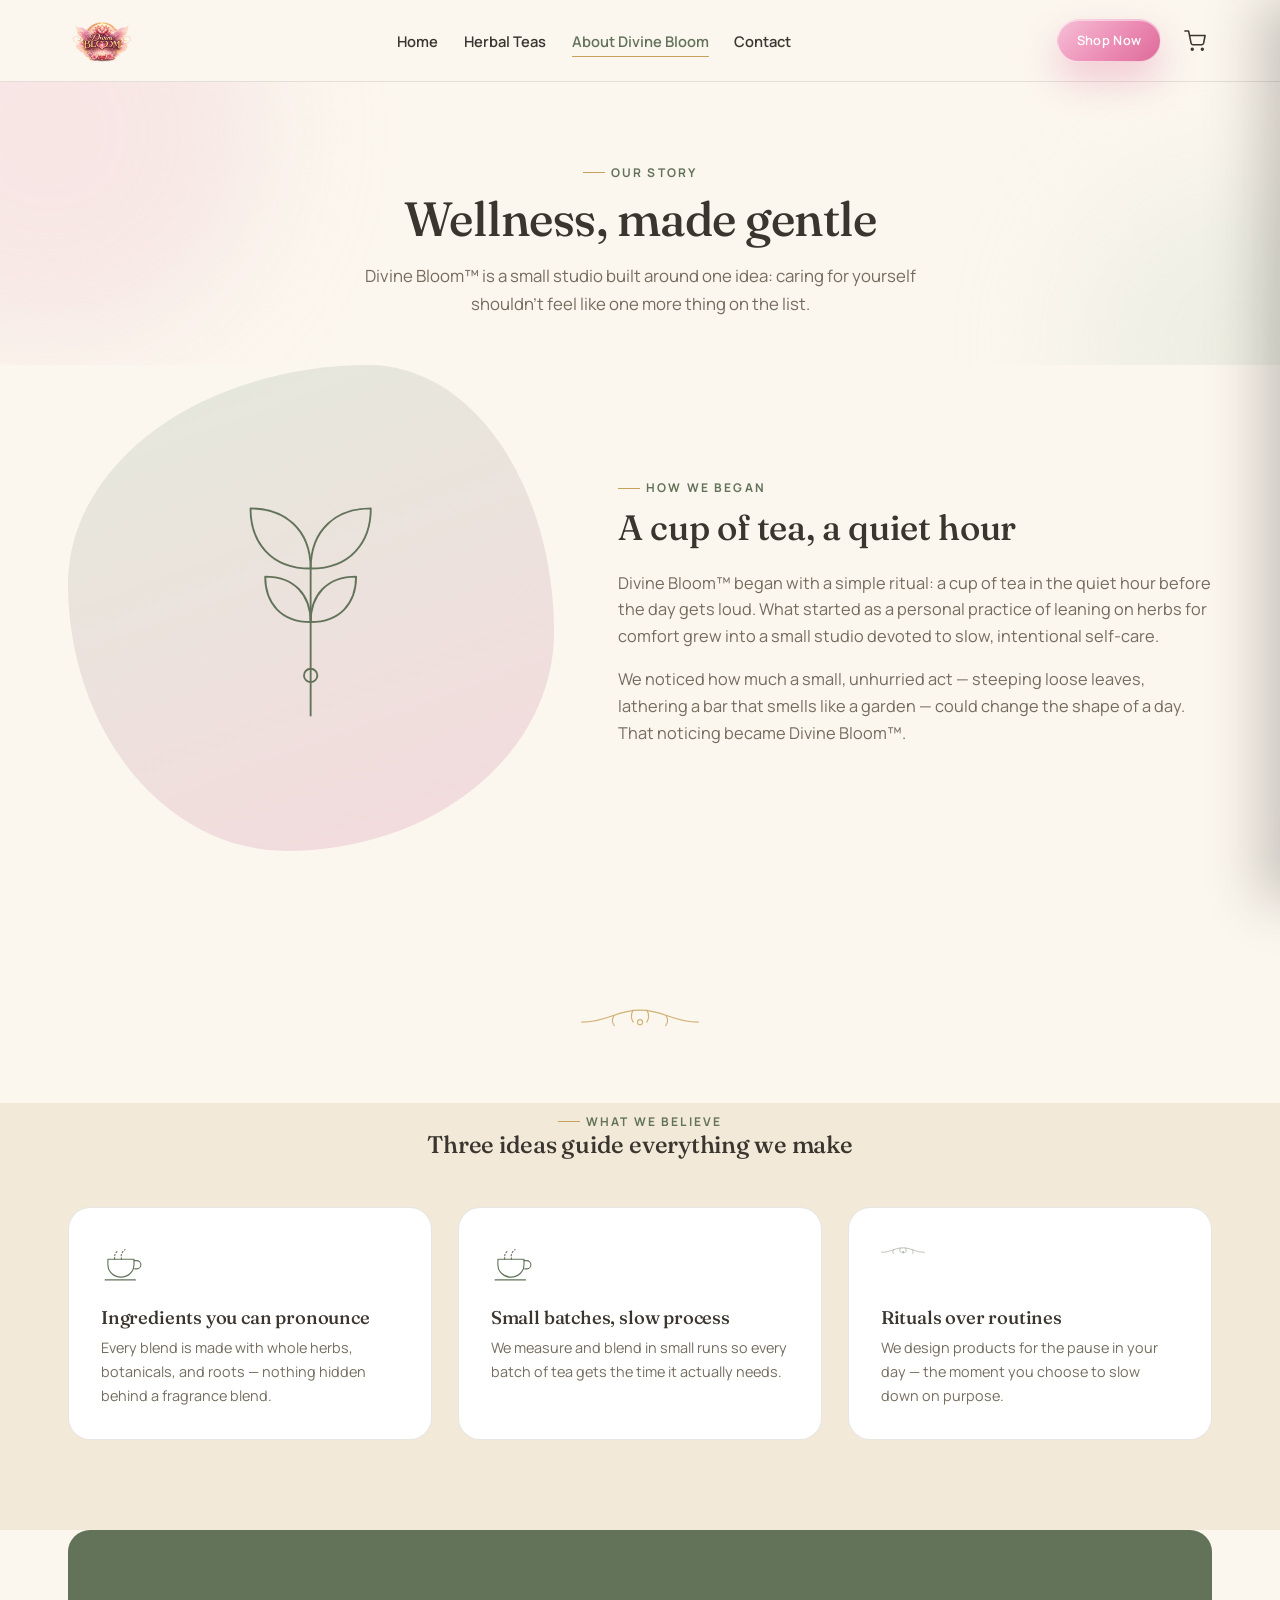
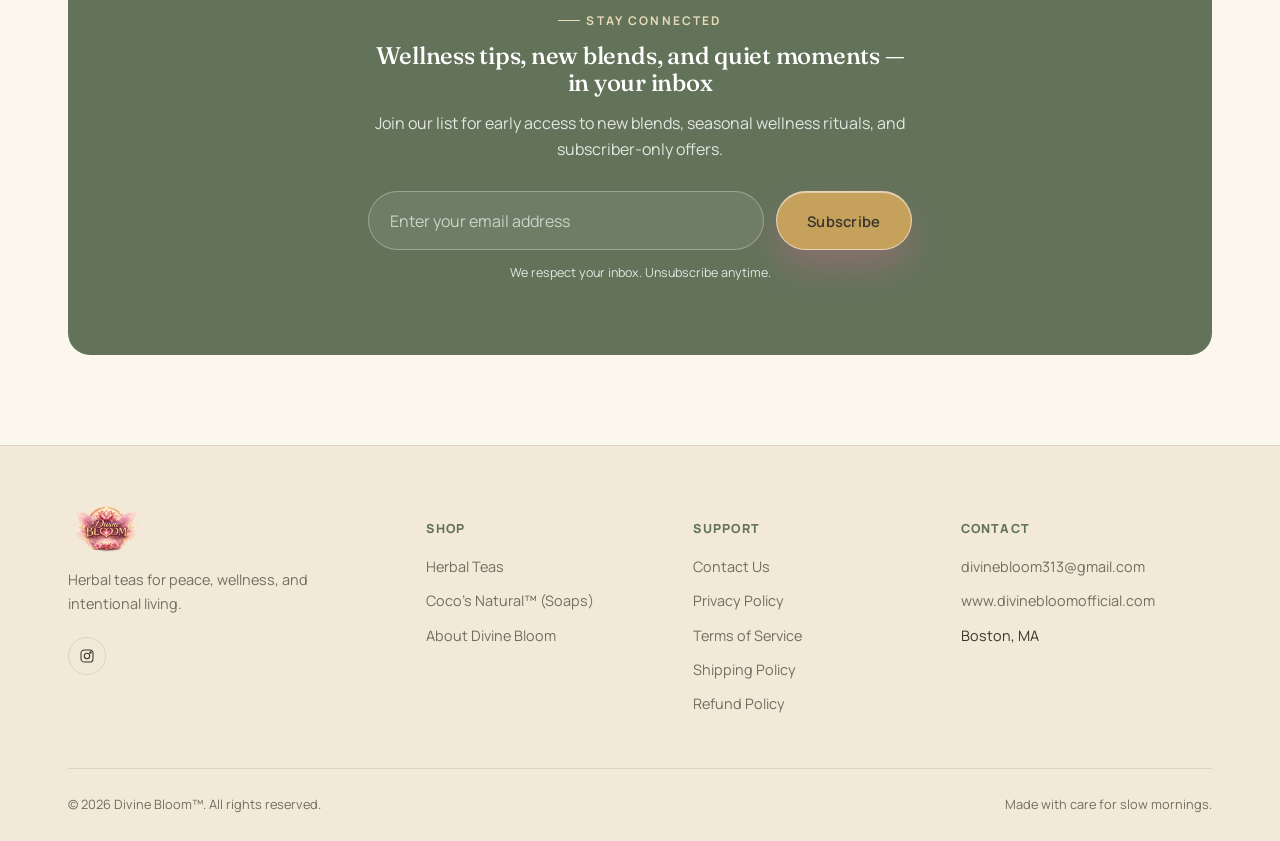
==== about.html @ 3d24059b "Add files via upload" ====
<!DOCTYPE html>
<html lang="en">
<head>
<meta charset="UTF-8">
<meta name="viewport" content="width=device-width, initial-scale=1.0">
<title>About Divine Bloom™ | Our Wellness Story</title>
<meta name="description" content="Learn the story behind Divine Bloom™ — a small studio devoted to herbal teas and slow, intentional self-care.">
<link rel="canonical" href="/about.html">
<link rel="preconnect" href="https://fonts.googleapis.com">
<link rel="preconnect" href="https://fonts.gstatic.com" crossorigin>
<link href="https://fonts.googleapis.com/css2?family=Fraunces:ital,opsz,wght@0,9..144,400;0,9..144,500;0,9..144,600;1,9..144,500&family=Manrope:wght@400;500;600;700;800&display=swap" rel="stylesheet">
<link rel="stylesheet" href="style.css">
</head>
<body>

<header class="site-header">
  <nav class="nav wrap">
    <a href="index.html" class="logo"><img src="divine-bloom-mark.png" alt="Divine Bloom™" class="logo-img"></a>
    <ul class="nav-links">
      <li><a href="index.html">Home</a></li>
      <li><a href="teas.html">Herbal Teas</a></li>
      <li><a href="about.html" aria-current="page">About Divine Bloom</a></li>
      <li><a href="contact.html">Contact</a></li>
    </ul>
    <div class="nav-cta">
      <a href="teas.html" class="btn btn-primary btn-small btn-small-hide">Shop Now</a>
      <button class="cart-toggle" type="button" aria-label="Open cart" data-cart-toggle>
        <svg viewBox="0 0 24 24" fill="none" stroke="currentColor" stroke-width="1.7" stroke-linecap="round" stroke-linejoin="round"><circle cx="9" cy="21" r="1"/><circle cx="20" cy="21" r="1"/><path d="M1 1h4l2.7 13.4a2 2 0 0 0 2 1.6h9.7a2 2 0 0 0 2-1.6L23 6H6"/></svg>
        <span class="cart-count" data-cart-count>0</span>
      </button>
      <button class="nav-toggle" aria-label="Toggle menu" aria-expanded="false">
        <span></span><span></span><span></span>
      </button>
    </div>
  </nav>
</header>

<main>
  <section class="page-hero">
    <div class="hero-blobs" aria-hidden="true"><span class="b1" style="top:-160px; left:-160px;"></span><span class="b2" style="bottom:-140px; right:-120px;"></span></div>
    <div class="wrap">
      <span class="eyebrow" style="justify-content:center;">Our Story</span>
      <h1 style="font-size:var(--step-h1); margin-top:0.6rem;">Wellness, made gentle</h1>
      <p>Divine Bloom™ is a small studio built around one idea: caring for yourself shouldn't feel like one more thing on the list.</p>
    </div>
  </section>

  <section class="section about-section" style="padding-top:0;">
    <div class="wrap">
      <div class="about-visual" aria-hidden="true" data-icon="about-botanical"></div>
      <div class="about-copy reveal">
        <span class="eyebrow">How We Began</span>
        <h2 style="font-size:var(--step-h2); margin-top:0.6rem;">A cup of tea, a quiet hour</h2>
        <p>Divine Bloom™ began with a simple ritual: a cup of tea in the quiet hour before the day gets loud. What started as a personal practice of leaning on herbs for comfort grew into a small studio devoted to slow, intentional self-care.</p>
        <p>We noticed how much a small, unhurried act — steeping loose leaves, lathering a bar that smells like a garden — could change the shape of a day. That noticing became Divine Bloom™.</p>
      </div>
    </div>
  </section>

  <div class="sprig-divider" aria-hidden="true"></div>

  <section class="section bg-cream-deep" style="padding-top:0;">
    <div class="wrap">
      <div class="section-head center">
        <span class="eyebrow" style="justify-content:center;">What We Believe</span>
        <h2>Three ideas guide everything we make</h2>
      </div>
      <div class="product-grid" style="grid-template-columns:repeat(3,1fr);">
        <div class="product-card reveal" style="border:1px solid var(--line);">
          <div class="product-body" style="padding:2rem;">
            <div style="width:44px;height:44px;color:var(--sage-deep);" data-icon="leaf-teacup"></div>
            <h3 style="margin-top:1rem;">Ingredients you can pronounce</h3>
            <p class="desc">Every blend is made with whole herbs, botanicals, and roots — nothing hidden behind a fragrance blend.</p>
          </div>
        </div>
        <div class="product-card reveal" style="border:1px solid var(--line);">
          <div class="product-body" style="padding:2rem;">
            <div style="width:44px;height:44px;color:var(--sage-deep);" data-icon="leaf-teacup"></div>
            <h3 style="margin-top:1rem;">Small batches, slow process</h3>
            <p class="desc">We measure and blend in small runs so every batch of tea gets the time it actually needs.</p>
          </div>
        </div>
        <div class="product-card reveal" style="border:1px solid var(--line);">
          <div class="product-body" style="padding:2rem;">
            <div style="width:44px;height:44px;color:var(--sage-deep);" data-icon="sprig"></div>
            <h3 style="margin-top:1rem;">Rituals over routines</h3>
            <p class="desc">We design products for the pause in your day — the moment you choose to slow down on purpose.</p>
          </div>
        </div>
      </div>
    </div>
  </section>

  <section class="section" style="padding-top:0;">
    <div class="wrap">
      <div class="newsletter reveal">
        <div class="wrap inner">
          <span class="eyebrow">Stay Connected</span>
          <h2>Wellness tips, new blends, and quiet moments — in your inbox</h2>
          <p>Join our list for early access to new blends, seasonal wellness rituals, and subscriber-only offers.</p>
          <form class="newsletter-form" data-newsletter-form>
            <input type="email" required placeholder="Enter your email address" aria-label="Email address">
            <button type="submit" class="btn btn-primary">Subscribe</button>
          </form>
          <p class="newsletter-success" role="status"></p>
          <p class="newsletter-note">We respect your inbox. Unsubscribe anytime.</p>
        </div>
      </div>
    </div>
  </section>
</main>

<footer class="site-footer">
  <div class="wrap">
    <div class="footer-grid">
      <div class="footer-brand">
        <a href="index.html" class="logo"><img src="divine-bloom-mark.png" alt="Divine Bloom™" class="logo-img"></a>
        <p>Herbal teas for peace, wellness, and intentional living.</p>
        <div class="footer-social">
          <a href="https://www.instagram.com/divine.bloom313" target="_blank" rel="noopener" aria-label="Divine Bloom on Instagram" data-icon="instagram"></a>
        </div>
      </div>
      <div class="footer-col">
        <h4>Shop</h4>
        <ul>
          <li><a href="teas.html">Herbal Teas</a></li>
          <li><a href="https://cocosnatural.com" target="_blank" rel="noopener" data-coco-link>Coco's Natural™ (Soaps)</a></li>
          <li><a href="about.html">About Divine Bloom</a></li>
        </ul>
      </div>
      <div class="footer-col">
        <h4>Support</h4>
        <ul>
          <li><a href="contact.html">Contact Us</a></li>
          <li><a href="privacy.html">Privacy Policy</a></li>
          <li><a href="terms.html">Terms of Service</a></li>
          <li><a href="shipping.html">Shipping Policy</a></li>
          <li><a href="refunds.html">Refund Policy</a></li>
        </ul>
      </div>
      <div class="footer-col">
        <h4>Contact</h4>
        <ul>
          <li><a href="mailto:divinebloom313@gmail.com">divinebloom313@gmail.com</a></li>
          <li><a href="https://www.divinebloomofficial.com" target="_blank" rel="noopener">www.divinebloomofficial.com</a></li>
          <li>Boston, MA</li>
        </ul>
      </div>
    </div>
    <div class="footer-bottom">
      <span>&copy; <span data-year></span> Divine Bloom™. All rights reserved.</span>
      <span>Made with care for slow mornings.</span>
    </div>
  </div>
</footer>

<div class="cart-overlay" data-cart-overlay></div>
<aside class="cart-drawer" data-cart-drawer aria-hidden="true">
  <div class="cart-drawer-head">
    <h3>Your Cart</h3>
    <button class="cart-close" type="button" data-cart-close aria-label="Close cart">&times;</button>
  </div>
  <div class="cart-items" data-cart-items></div>
  <div class="cart-footer" data-cart-footer>
    <div class="cart-subtotal"><span>Subtotal</span><span data-cart-subtotal>$0.00</span></div>
    <button class="btn btn-primary cart-checkout-btn" type="button" data-cart-checkout>Checkout</button>
    <p class="cart-note">Shipping &amp; taxes calculated at checkout.</p>
  </div>
</aside>

<script src="main.js"></script>
</body>
</html>
---- style.css ----
/* =========================================================
   Divine Bloom — Design Tokens
   ========================================================= */
:root {
  /* Color */
  --cream:        #FBF6EE;
  --cream-deep:   #F2E9D8;
  --blush:        #F4DADD;
  --blush-deep:   #E7B8BE;
  --sage:         #8FA37E;
  --sage-deep:    #62735A;
  --sage-pale:    #E4E9DC;
  --white:        #FFFFFF;
  --gold:         #C6A15B;
  --gold-soft:    #E8D9B8;
  --ink:          #3A362F;
  --ink-soft:     #746C5F;
  --line:         rgba(58, 54, 47, 0.12);

  /* Type */
  --font-display: "Fraunces", "Iowan Old Style", serif;
  --font-body: "Manrope", -apple-system, BlinkMacSystemFont, sans-serif;

  /* Scale */
  --step-hero: clamp(2.6rem, 5vw + 1rem, 4.6rem);
  --step-h1: clamp(2.1rem, 3vw + 1rem, 3rem);
  --step-h2: clamp(1.6rem, 2vw + 1rem, 2.2rem);
  --step-h3: clamp(1.15rem, 1vw + 1rem, 1.4rem);
  --step-body: 1rem;
  --step-small: 0.875rem;

  /* Layout */
  --max-width: 1240px;
  --radius-organic: 62% 38% 55% 45% / 45% 55% 45% 55%;
  --radius-soft: 22px;
  --radius-pill: 999px;
  --shadow-soft: 0 20px 45px -25px rgba(58, 54, 47, 0.35);
  --ease: cubic-bezier(0.22, 1, 0.36, 1);
}

/* =========================================================
   Reset
   ========================================================= */
*, *::before, *::after { box-sizing: border-box; }
html { scroll-behavior: smooth; }
@media (prefers-reduced-motion: reduce) {
  html { scroll-behavior: auto; }
  *, *::before, *::after { animation-duration: 0.01ms !important; animation-iteration-count: 1 !important; transition-duration: 0.01ms !important; }
}

body, h1, h2, h3, p, figure, blockquote { margin: 0; }
ul { list-style: none; margin: 0; padding: 0; }
img { max-width: 100%; display: block; }
a { color: inherit; text-decoration: none; }
button { font: inherit; cursor: pointer; }
input, textarea { font: inherit; }

body {
  font-family: var(--font-body);
  color: var(--ink);
  background: var(--cream);
  font-size: var(--step-body);
  line-height: 1.65;
  -webkit-font-smoothing: antialiased;
}

h1, h2, h3, .display {
  font-family: var(--font-display);
  font-weight: 500;
  line-height: 1.12;
  letter-spacing: -0.01em;
  color: var(--ink);
}

.eyebrow {
  display: inline-flex;
  align-items: center;
  gap: 0.5em;
  font-family: var(--font-body);
  font-size: 0.75rem;
  font-weight: 700;
  letter-spacing: 0.18em;
  text-transform: uppercase;
  color: var(--sage-deep);
}

.eyebrow::before {
  content: "";
  width: 22px;
  height: 1px;
  background: var(--gold);
}

a:focus-visible,
button:focus-visible,
input:focus-visible,
textarea:focus-visible {
  outline: 2px solid var(--sage-deep);
  outline-offset: 3px;
  border-radius: 4px;
}

/* =========================================================
   Layout helpers
   ========================================================= */
.wrap {
  max-width: var(--max-width);
  margin-inline: auto;
  padding-inline: clamp(1.25rem, 4vw, 3rem);
}

.section {
  padding-block: clamp(3.5rem, 7vw, 6.5rem);
}

.section-head {
  max-width: 640px;
  margin-bottom: clamp(2rem, 4vw, 3rem);
}

.section-head p.lede {
  margin-top: 0.9rem;
  color: var(--ink-soft);
  font-size: 1.05rem;
}

.section-head.center { margin-inline: auto; text-align: center; }

/* Botanical divider — signature element */
.sprig-divider {
  display: flex;
  justify-content: center;
  margin-block: clamp(2.5rem, 5vw, 4rem);
  color: var(--gold);
  opacity: 0.8;
}
.sprig-divider svg { width: 120px; height: auto; }

/* =========================================================
   Buttons
   ========================================================= */
.btn {
  display: inline-flex;
  align-items: center;
  gap: 0.6rem;
  padding: 0.95rem 1.9rem;
  border-radius: var(--radius-pill);
  font-size: 0.92rem;
  font-weight: 600;
  letter-spacing: 0.02em;
  border: 1px solid transparent;
  transition: transform 0.35s var(--ease), background 0.35s var(--ease), color 0.35s var(--ease), border-color 0.35s var(--ease), box-shadow 0.35s var(--ease);
  white-space: nowrap;
}
.btn:hover { transform: translateY(-2px); }

.btn-primary {
  background: linear-gradient(135deg, #F6BFD6 0%, #EC8DB5 55%, #DD6B98 100%);
  color: var(--white);
  border-color: rgba(255,255,255,0.55);
  box-shadow: 0 18px 36px rgba(221, 107, 152, 0.32), inset 0 1px 0 rgba(255,255,255,0.5);
}
.btn-primary:hover {
  background: linear-gradient(135deg, #F9CEE0 0%, #F19ABD 55%, #E46E9F 100%);
  box-shadow: 0 20px 42px rgba(221, 107, 152, 0.4), inset 0 1px 0 rgba(255,255,255,0.5);
}
.btn-primary span[aria-hidden="true"] { color: var(--gold-soft); font-size: 1.15em; }

.btn-secondary {
  background: transparent;
  color: var(--ink);
  border-color: var(--ink);
}
.btn-secondary:hover { background: var(--ink); color: var(--white); }

.btn-outline-light {
  background: rgba(255,255,255,0.65);
  color: var(--ink);
  border-color: rgba(58,54,47,0.25);
  backdrop-filter: blur(6px);
}
.btn-outline-light:hover { background: var(--white); }

.btn-small {
  padding: 0.6rem 1.2rem;
  font-size: 0.8rem;
}

/* =========================================================
   Header / Nav
   ========================================================= */
.site-header {
  position: sticky;
  top: 0;
  z-index: 50;
  background: rgba(251, 246, 238, 0.88);
  backdrop-filter: blur(10px);
  border-bottom: 1px solid var(--line);
}

.nav {
  display: flex;
  align-items: center;
  justify-content: space-between;
  padding-block: 1.1rem;
}

.logo {
  display: flex;
  align-items: center;
}
.logo-img {
  height: 46px;
  width: auto;
  display: block;
}
.footer-brand .logo-img { height: 52px; }

.nav-links {
  display: flex;
  align-items: center;
  gap: clamp(1.2rem, 2vw, 2.4rem);
}

.nav-links a {
  font-size: 0.92rem;
  font-weight: 600;
  color: var(--ink);
  position: relative;
  padding-block: 0.3rem;
}
.nav-links a::after {
  content: "";
  position: absolute;
  left: 0; right: 0; bottom: -2px;
  height: 1px;
  background: var(--gold);
  transform: scaleX(0);
  transform-origin: left;
  transition: transform 0.3s var(--ease);
}
.nav-links a:hover::after,
.nav-links a[aria-current="page"]::after { transform: scaleX(1); }
.nav-links a[aria-current="page"] { color: var(--sage-deep); }

.nav-cta { display: flex; align-items: center; gap: 1rem; }

/* =========================================================
   Cart
   ========================================================= */
.cart-toggle {
  position: relative;
  background: none;
  border: none;
  padding: 0.4rem;
  color: var(--ink);
  display: grid;
  place-items: center;
}
.cart-toggle svg { width: 22px; height: 22px; }
.cart-count {
  position: absolute;
  top: -2px; right: -2px;
  background: var(--sage-deep);
  color: var(--white);
  font-size: 0.65rem;
  font-weight: 700;
  min-width: 17px;
  height: 17px;
  border-radius: 999px;
  display: grid;
  place-items: center;
  padding: 0 3px;
}
.cart-count[data-empty="true"] { display: none; }

.cart-overlay {
  position: fixed;
  inset: 0;
  background: rgba(58,54,47,0.4);
  z-index: 90;
  opacity: 0;
  pointer-events: none;
  transition: opacity 0.3s var(--ease);
}
.cart-overlay.is-open { opacity: 1; pointer-events: auto; }

.cart-drawer {
  position: fixed;
  top: 0; right: 0;
  bottom: 0;
  width: min(400px, 92vw);
  background: var(--cream);
  z-index: 91;
  display: flex;
  flex-direction: column;
  transform: translateX(100%);
  transition: transform 0.35s var(--ease);
  box-shadow: -20px 0 50px rgba(58,54,47,0.25);
}
.cart-drawer.is-open { transform: translateX(0); }

.cart-drawer-head {
  display: flex;
  align-items: center;
  justify-content: space-between;
  padding: 1.4rem 1.5rem;
  border-bottom: 1px solid var(--line);
}
.cart-drawer-head h3 { font-size: 1.2rem; }
.cart-close {
  background: none;
  border: none;
  font-size: 1.6rem;
  line-height: 1;
  color: var(--ink-soft);
  cursor: pointer;
}

.cart-items {
  flex: 1;
  overflow-y: auto;
  padding: 1rem 1.5rem;
}
.cart-empty {
  color: var(--ink-soft);
  font-size: 0.9rem;
  text-align: center;
  padding: 2.5rem 1rem;
}

.cart-item {
  display: flex;
  gap: 0.9rem;
  padding: 1rem 0;
  border-bottom: 1px solid var(--line);
}
.cart-item-media {
  width: 56px;
  height: 56px;
  border-radius: 12px;
  background: var(--sage-pale);
  display: grid;
  place-items: center;
  flex-shrink: 0;
  overflow: hidden;
}
.cart-item-media img { width: 100%; height: 100%; object-fit: cover; }
.cart-item-media svg { width: 26px; height: 26px; color: var(--sage-deep); }
.cart-item-body { flex: 1; min-width: 0; }
.cart-item-body h4 { font-size: 0.92rem; }
.cart-item-price { font-size: 0.85rem; color: var(--ink-soft); margin-top: 0.2rem; }
.cart-item-controls {
  display: flex;
  align-items: center;
  gap: 0.6rem;
  margin-top: 0.5rem;
}
.cart-qty-btn {
  width: 24px; height: 24px;
  border-radius: 50%;
  border: 1px solid var(--line);
  background: var(--white);
  font-size: 0.9rem;
  line-height: 1;
  cursor: pointer;
  display: grid;
  place-items: center;
}
.cart-item-remove {
  background: none;
  border: none;
  font-size: 0.78rem;
  color: var(--ink-soft);
  text-decoration: underline;
  cursor: pointer;
  margin-left: auto;
}

.cart-footer {
  padding: 1.3rem 1.5rem 1.6rem;
  border-top: 1px solid var(--line);
}
.cart-subtotal {
  display: flex;
  justify-content: space-between;
  font-weight: 700;
  margin-bottom: 1rem;
}
.cart-checkout-btn { width: 100%; justify-content: center; }
.cart-note {
  font-size: 0.76rem;
  color: var(--ink-soft);
  text-align: center;
  margin-top: 0.7rem;
}
.cart-checkout-message {
  background: var(--sage-pale);
  border-radius: 12px;
  padding: 1rem;
  font-size: 0.85rem;
  color: var(--ink);
  margin-bottom: 1rem;
  line-height: 1.5;
}
.cart-checkout-message a { color: var(--sage-deep); font-weight: 700; }

.nav-toggle {
  display: none;
  background: none;
  border: none;
  padding: 0.4rem;
}
.nav-toggle span {
  display: block;
  width: 24px;
  height: 2px;
  background: var(--ink);
  margin: 5px 0;
  transition: transform 0.3s var(--ease), opacity 0.3s var(--ease);
}
.nav-toggle[aria-expanded="true"] span:nth-child(1) { transform: translateY(7px) rotate(45deg); }
.nav-toggle[aria-expanded="true"] span:nth-child(2) { opacity: 0; }
.nav-toggle[aria-expanded="true"] span:nth-child(3) { transform: translateY(-7px) rotate(-45deg); }

@media (max-width: 860px) {
  .nav-toggle { display: block; }
  .nav-links {
    position: absolute;
    top: 100%; left: 0; right: 0;
    flex-direction: column;
    align-items: flex-start;
    background: var(--cream);
    border-bottom: 1px solid var(--line);
    padding: 1.5rem clamp(1.25rem, 4vw, 3rem) 2rem;
    gap: 1.1rem;
    transform: translateY(-8px);
    opacity: 0;
    pointer-events: none;
    transition: transform 0.3s var(--ease), opacity 0.3s var(--ease);
  }
  .nav-links.is-open {
    transform: translateY(0);
    opacity: 1;
    pointer-events: auto;
  }
  .nav-cta .btn-small-hide { display: none; }
}

/* =========================================================
   Hero
   ========================================================= */
.hero {
  position: relative;
  overflow: hidden;
  padding-block: clamp(3rem, 8vw, 5rem);
}

.hero-blobs {
  position: absolute;
  inset: 0;
  z-index: 0;
  pointer-events: none;
}
.hero-blobs span {
  position: absolute;
  border-radius: 50%;
  filter: blur(60px);
  opacity: 0.55;
}
.hero-blobs .b1 { width: 420px; height: 420px; background: var(--blush); top: -140px; left: -120px; }
.hero-blobs .b2 { width: 320px; height: 320px; background: var(--sage-pale); bottom: -100px; right: -80px; }
.hero-blobs .b3 { width: 200px; height: 200px; background: var(--gold-soft); top: 30%; right: 10%; opacity: 0.4; }

.hero .wrap {
  position: relative;
  z-index: 1;
  display: grid;
  grid-template-columns: 1.05fr 0.95fr;
  gap: clamp(2rem, 5vw, 4rem);
  align-items: center;
}

.hero-copy .eyebrow { margin-bottom: 1.2rem; }
.hero-copy h1 { font-size: var(--step-hero); }
.hero-copy h1 em { color: var(--sage-deep); font-style: italic; }
.hero-copy p.sub {
  margin-top: 1.4rem;
  max-width: 480px;
  font-size: 1.08rem;
  color: var(--ink-soft);
}
.hero-actions {
  margin-top: 2.2rem;
  display: flex;
  flex-wrap: wrap;
  gap: 1rem;
}

.hero-visual {
  position: relative;
  aspect-ratio: 1 / 1.05;
  display: grid;
  place-items: center;
}
.hero-visual .bloom-shape {
  position: absolute;
  inset: 6%;
  background: linear-gradient(160deg, var(--blush) 0%, var(--cream-deep) 55%, var(--sage-pale) 100%);
  border-radius: var(--radius-organic);
  box-shadow: var(--shadow-soft);
  animation: morph 14s var(--ease) infinite alternate;
}
@keyframes morph {
  0%   { border-radius: 62% 38% 55% 45% / 45% 55% 45% 55%; }
  50%  { border-radius: 45% 55% 40% 60% / 55% 40% 60% 40%; }
  100% { border-radius: 58% 42% 48% 52% / 40% 58% 42% 60%; }
}
.hero-visual svg.botanical {
  position: relative;
  width: 62%;
  height: auto;
  color: var(--sage-deep);
}
.hero-visual .badge {
  position: absolute;
  bottom: 4%;
  left: 0;
  background: var(--white);
  border-radius: var(--radius-pill);
  padding: 0.7rem 1.2rem;
  box-shadow: var(--shadow-soft);
  display: flex;
  align-items: center;
  gap: 0.6rem;
  font-size: 0.82rem;
  font-weight: 700;
}
.hero-visual .badge .dot {
  width: 8px; height: 8px; border-radius: 50%;
  background: var(--gold);
}

@media (max-width: 900px) {
  .hero .wrap { grid-template-columns: 1fr; }
  .hero-visual { order: -1; max-width: 380px; margin-inline: auto; }
}

/* =========================================================
   Centered hero (lotus-branded homepage hero)
   ========================================================= */
.hero.hero-centered .wrap {
  display: block;
  max-width: 720px;
  text-align: center;
  position: relative;
}

.hero-halo {
  position: absolute;
  top: -60px;
  left: 50%;
  transform: translateX(-50%);
  width: 480px;
  height: 480px;
  background: radial-gradient(circle, rgba(244,218,221,0.68) 0%, rgba(244,218,221,0) 70%);
  border-radius: 50%;
  z-index: -1;
  pointer-events: none;
}

.hero-logo-img {
  width: clamp(260px, 34vw, 420px);
  height: auto;
  margin: 0 auto 1.6rem;
  display: block;
  filter: drop-shadow(0 16px 28px rgba(120, 40, 90, 0.25));
}

.hero-centered h1 { font-size: var(--step-hero); }
.hero-centered h1 em { color: var(--sage-deep); font-style: italic; }
.hero-centered p.sub {
  margin: 1.3rem auto 0;
  max-width: 480px;
  font-size: 1.08rem;
  color: var(--ink-soft);
}
.hero-centered .hero-actions {
  margin-top: 2.2rem;
  display: flex;
  flex-wrap: wrap;
  justify-content: center;
  gap: 1rem;
}

.hero-features {
  margin-top: clamp(2.5rem, 5vw, 3.5rem);
  background: rgba(255,255,255,0.85);
  backdrop-filter: blur(10px);
  border-radius: var(--radius-soft);
  box-shadow: var(--shadow-soft);
  padding: clamp(1.3rem, 3vw, 1.8rem) clamp(0.5rem, 3vw, 1.5rem);
  display: grid;
  grid-template-columns: repeat(4, 1fr);
}
.hero-feature {
  display: flex;
  flex-direction: column;
  align-items: center;
  gap: 0.5rem;
  padding: 0.4rem 0.6rem;
  border-right: 1px solid var(--line);
}
.hero-feature:last-child { border-right: none; }
.hero-feature svg {
  width: 26px;
  height: 26px;
  color: var(--sage-deep);
}
.hero-feature span:last-child {
  font-size: 0.8rem;
  font-weight: 600;
  color: var(--ink-soft);
  line-height: 1.3;
}
@media (max-width: 560px) {
  .hero-features { grid-template-columns: repeat(2, 1fr); }
  .hero-feature:nth-child(odd) { border-right: 1px solid var(--line); }
  .hero-feature:nth-child(2) { border-right: none; }
  .hero-feature:nth-child(1), .hero-feature:nth-child(2) { padding-bottom: 1rem; border-bottom: 1px solid var(--line); }
}

/* =========================================================
   Product Cards / Grids
   ========================================================= */
.product-grid {
  display: grid;
  grid-template-columns: repeat(4, 1fr);
  gap: clamp(1.2rem, 2vw, 1.8rem);
}
@media (max-width: 980px) { .product-grid { grid-template-columns: repeat(2, 1fr); } }
@media (max-width: 560px) { .product-grid { grid-template-columns: 1fr; } }

.product-card {
  background: var(--white);
  border-radius: var(--radius-soft);
  overflow: hidden;
  border: 1px solid var(--line);
  display: flex;
  flex-direction: column;
  transition: transform 0.4s var(--ease), box-shadow 0.4s var(--ease);
}
.product-card:hover { transform: translateY(-6px); box-shadow: var(--shadow-soft); }

.product-media {
  aspect-ratio: 4 / 3.2;
  display: grid;
  place-items: center;
  position: relative;
}
.product-media.teas { background: linear-gradient(160deg, var(--sage-pale), var(--cream)); }
.product-media svg { width: 46%; height: auto; color: var(--sage-deep); }
.product-media.has-photo {
  aspect-ratio: 4 / 5;
  overflow: hidden;
}
.product-media.has-photo img {
  width: 100%;
  height: 100%;
  object-fit: cover;
  display: block;
}
.product-media .tag {
  position: absolute;
  top: 0.9rem; left: 0.9rem;
  background: rgba(255,255,255,0.85);
  font-size: 0.68rem;
  font-weight: 700;
  letter-spacing: 0.06em;
  text-transform: uppercase;
  padding: 0.35rem 0.7rem;
  border-radius: var(--radius-pill);
  color: var(--sage-deep);
  z-index: 1;
}

/* =========================================================
   Sister brand callout (Coco's Natural™)
   ========================================================= */
.sister-brand {
  max-width: 640px;
  margin-inline: auto;
  text-align: center;
  background: linear-gradient(160deg, var(--blush), var(--white));
  border: 1px solid var(--line);
  border-radius: var(--radius-soft);
  padding: clamp(2.4rem, 5vw, 3.5rem) clamp(1.5rem, 4vw, 3rem);
}
.sister-brand-icon {
  width: 46px;
  height: 46px;
  margin-inline: auto;
  margin-bottom: 1.1rem;
  color: var(--gold);
}
.sister-brand h2 { font-size: var(--step-h2); margin-top: 0.6rem; }
.sister-brand p {
  margin-top: 1rem;
  color: var(--ink-soft);
  max-width: 500px;
  margin-inline: auto;
}
.sister-brand p.sister-brand-question {
  font-family: var(--font-display);
  font-style: italic;
  font-size: 1.1rem;
  color: var(--sage-deep);
  max-width: 100%;
}
.sister-brand .btn { margin-top: 1.8rem; }

.product-body {
  padding: 1.3rem 1.3rem 1.5rem;
  display: flex;
  flex-direction: column;
  gap: 0.5rem;
  flex-grow: 1;
}
.product-body h3 { font-size: 1.15rem; }
.product-body .ingredients {
  font-size: 0.82rem;
  color: var(--gold);
  font-weight: 700;
  letter-spacing: 0.02em;
}
.product-body p.desc {
  font-size: 0.9rem;
  color: var(--ink-soft);
  flex-grow: 1;
}
.product-footer {
  margin-top: 0.6rem;
  display: flex;
  align-items: center;
  justify-content: space-between;
}
.price { font-family: var(--font-display); font-size: 1.15rem; }

/* =========================================================
   About section
   ========================================================= */
.about-section .wrap {
  display: grid;
  grid-template-columns: 0.9fr 1.1fr;
  gap: clamp(2rem, 5vw, 4rem);
  align-items: center;
}
.about-visual {
  position: relative;
  aspect-ratio: 1/1;
  border-radius: var(--radius-organic);
  background: linear-gradient(160deg, var(--sage-pale), var(--blush));
  display: grid;
  place-items: center;
}
.about-visual svg { width: 55%; color: var(--sage-deep); }

.about-copy p { margin-top: 1rem; color: var(--ink-soft); font-size: 1.02rem; }
.about-copy p:first-of-type { margin-top: 1.4rem; }
.about-stats {
  display: flex;
  gap: clamp(1.5rem, 4vw, 3rem);
  margin-top: 2rem;
  flex-wrap: wrap;
}
.about-stats div strong {
  display: block;
  font-family: var(--font-display);
  font-size: 1.7rem;
  color: var(--sage-deep);
}
.about-stats div span {
  font-size: 0.8rem;
  color: var(--ink-soft);
  letter-spacing: 0.02em;
}

@media (max-width: 860px) {
  .about-section .wrap { grid-template-columns: 1fr; }
  .about-visual { max-width: 340px; margin-inline: auto; }
}

/* =========================================================
   Newsletter
   ========================================================= */
.newsletter {
  background: var(--sage-deep);
  color: var(--white);
  border-radius: var(--radius-soft);
  overflow: hidden;
  position: relative;
}
.newsletter .wrap.inner {
  padding-block: clamp(3rem, 6vw, 4.5rem);
  max-width: 640px;
  margin-inline: auto;
  text-align: center;
  position: relative;
  z-index: 1;
}
.newsletter .eyebrow { color: var(--gold-soft); }
.newsletter .eyebrow::before { background: var(--gold-soft); }
.newsletter h2 { color: var(--white); margin-top: 0.8rem; }
.newsletter p { color: rgba(255,255,255,0.82); margin-top: 0.8rem; }

.newsletter-form {
  margin-top: 1.8rem;
  display: flex;
  gap: 0.7rem;
  flex-wrap: wrap;
  justify-content: center;
}
.newsletter-form input[type="email"] {
  flex: 1 1 260px;
  padding: 0.95rem 1.3rem;
  border-radius: var(--radius-pill);
  border: 1px solid rgba(255,255,255,0.3);
  background: rgba(255,255,255,0.08);
  color: var(--white);
}
.newsletter-form input::placeholder { color: rgba(255,255,255,0.65); }
.newsletter-form .btn-primary { background: var(--gold); color: var(--ink); }
.newsletter-form .btn-primary:hover { background: var(--gold-soft); }

.newsletter-note {
  margin-top: 1rem;
  font-size: 0.78rem;
  color: rgba(255,255,255,0.65);
}
.newsletter-success {
  margin-top: 1.2rem;
  font-size: 0.9rem;
  font-weight: 700;
  color: var(--gold-soft);
  display: none;
}
.newsletter-success.show { display: block; }

/* =========================================================
   Footer
   ========================================================= */
.site-footer {
  border-top: 1px solid var(--line);
  padding-block: clamp(2.5rem, 5vw, 3.5rem) 1.6rem;
  background: var(--cream-deep);
}
.footer-grid {
  display: grid;
  grid-template-columns: 1.4fr 1fr 1fr 1.1fr;
  gap: 2.4rem;
}
@media (max-width: 780px) {
  .footer-grid { grid-template-columns: 1fr 1fr; }
}
@media (max-width: 480px) {
  .footer-grid { grid-template-columns: 1fr; }
}
.footer-brand .logo { margin-bottom: 0.9rem; }
.footer-brand p { color: var(--ink-soft); font-size: 0.9rem; max-width: 280px; }

.footer-social {
  display: flex;
  gap: 0.7rem;
  margin-top: 1.3rem;
}
.footer-social a {
  width: 38px; height: 38px;
  border-radius: 50%;
  border: 1px solid var(--line);
  display: grid;
  place-items: center;
  transition: background 0.3s var(--ease), color 0.3s var(--ease), border-color 0.3s var(--ease);
}
.footer-social a:hover { background: var(--sage-deep); color: var(--white); border-color: var(--sage-deep); }
.footer-social svg { width: 16px; height: 16px; }

.footer-col h4 {
  font-family: var(--font-body);
  font-size: 0.78rem;
  font-weight: 800;
  letter-spacing: 0.1em;
  text-transform: uppercase;
  color: var(--sage-deep);
  margin-bottom: 1rem;
}
.footer-col li { margin-bottom: 0.65rem; font-size: 0.9rem; }
.footer-col a { color: var(--ink-soft); transition: color 0.25s var(--ease); }
.footer-col a:hover { color: var(--ink); }

.footer-bottom {
  margin-top: 2.6rem;
  padding-top: 1.6rem;
  border-top: 1px solid var(--line);
  display: flex;
  justify-content: space-between;
  align-items: center;
  flex-wrap: wrap;
  gap: 0.8rem;
  font-size: 0.8rem;
  color: var(--ink-soft);
}
.footer-bottom a { color: var(--ink-soft); }
.footer-bottom a:hover { color: var(--ink); }

/* =========================================================
   Reveal-on-scroll (respects reduced motion)
   ========================================================= */
.reveal {
  opacity: 0;
  transform: translateY(18px);
  transition: opacity 0.7s var(--ease), transform 0.7s var(--ease);
}
.reveal.is-visible { opacity: 1; transform: translateY(0); }
@media (prefers-reduced-motion: reduce) {
  .reveal { opacity: 1; transform: none; }
}

/* =========================================================
   Page hero (interior pages)
   ========================================================= */
.page-hero {
  padding-block: clamp(3rem, 6vw, 4.5rem) clamp(2rem, 4vw, 3rem);
  text-align: center;
  position: relative;
  overflow: hidden;
}
.page-hero .wrap { position: relative; z-index: 1; max-width: 700px; }
.page-hero p { margin-top: 1rem; color: var(--ink-soft); font-size: 1.05rem; }

/* =========================================================
   Filters (shop pages)
   ========================================================= */
.filter-bar {
  display: flex;
  gap: 0.7rem;
  flex-wrap: wrap;
  margin-bottom: 2.2rem;
}
.filter-btn {
  padding: 0.55rem 1.1rem;
  border-radius: var(--radius-pill);
  border: 1px solid var(--line);
  background: var(--white);
  font-size: 0.85rem;
  font-weight: 600;
  color: var(--ink-soft);
  transition: all 0.25s var(--ease);
}
.filter-btn.is-active,
.filter-btn:hover { background: var(--sage-deep); color: var(--white); border-color: var(--sage-deep); }

/* =========================================================
   Contact page
   ========================================================= */
.contact-grid {
  display: grid;
  grid-template-columns: 1fr 1fr;
  gap: clamp(2rem, 5vw, 4rem);
}
@media (max-width: 860px) { .contact-grid { grid-template-columns: 1fr; } }

.contact-form {
  display: flex;
  flex-direction: column;
  gap: 1.1rem;
}
.field label {
  display: block;
  font-size: 0.82rem;
  font-weight: 700;
  margin-bottom: 0.45rem;
  color: var(--ink);
}
.field input, .field textarea {
  width: 100%;
  padding: 0.85rem 1.05rem;
  border-radius: 12px;
  border: 1px solid var(--line);
  background: var(--white);
  color: var(--ink);
}
.field textarea { resize: vertical; min-height: 130px; }

.contact-info-card {
  background: var(--white);
  border: 1px solid var(--line);
  border-radius: var(--radius-soft);
  padding: 2rem;
}
.contact-info-card .info-row {
  display: flex;
  gap: 0.9rem;
  align-items: flex-start;
  margin-bottom: 1.4rem;
}
.contact-info-card svg { width: 20px; height: 20px; color: var(--sage-deep); flex-shrink: 0; margin-top: 0.2rem; }
.contact-info-card h4 { font-size: 0.95rem; margin-bottom: 0.2rem; }
.contact-info-card p, .contact-info-card a { font-size: 0.88rem; color: var(--ink-soft); }

/* =========================================================
   Simple content pages (privacy/terms)
   ========================================================= */
.prose { max-width: 760px; margin-inline: auto; }
.prose h2 { margin-top: 2.2rem; font-size: 1.3rem; }
.prose h2:first-child { margin-top: 0; }
.prose p, .prose li { color: var(--ink-soft); margin-top: 0.8rem; }
.prose ul { margin-top: 0.8rem; padding-left: 1.2rem; list-style: disc; }

/* =========================================================
   Misc
   ========================================================= */
.bg-cream-deep { background: var(--cream-deep); }
.bg-white { background: var(--white); }
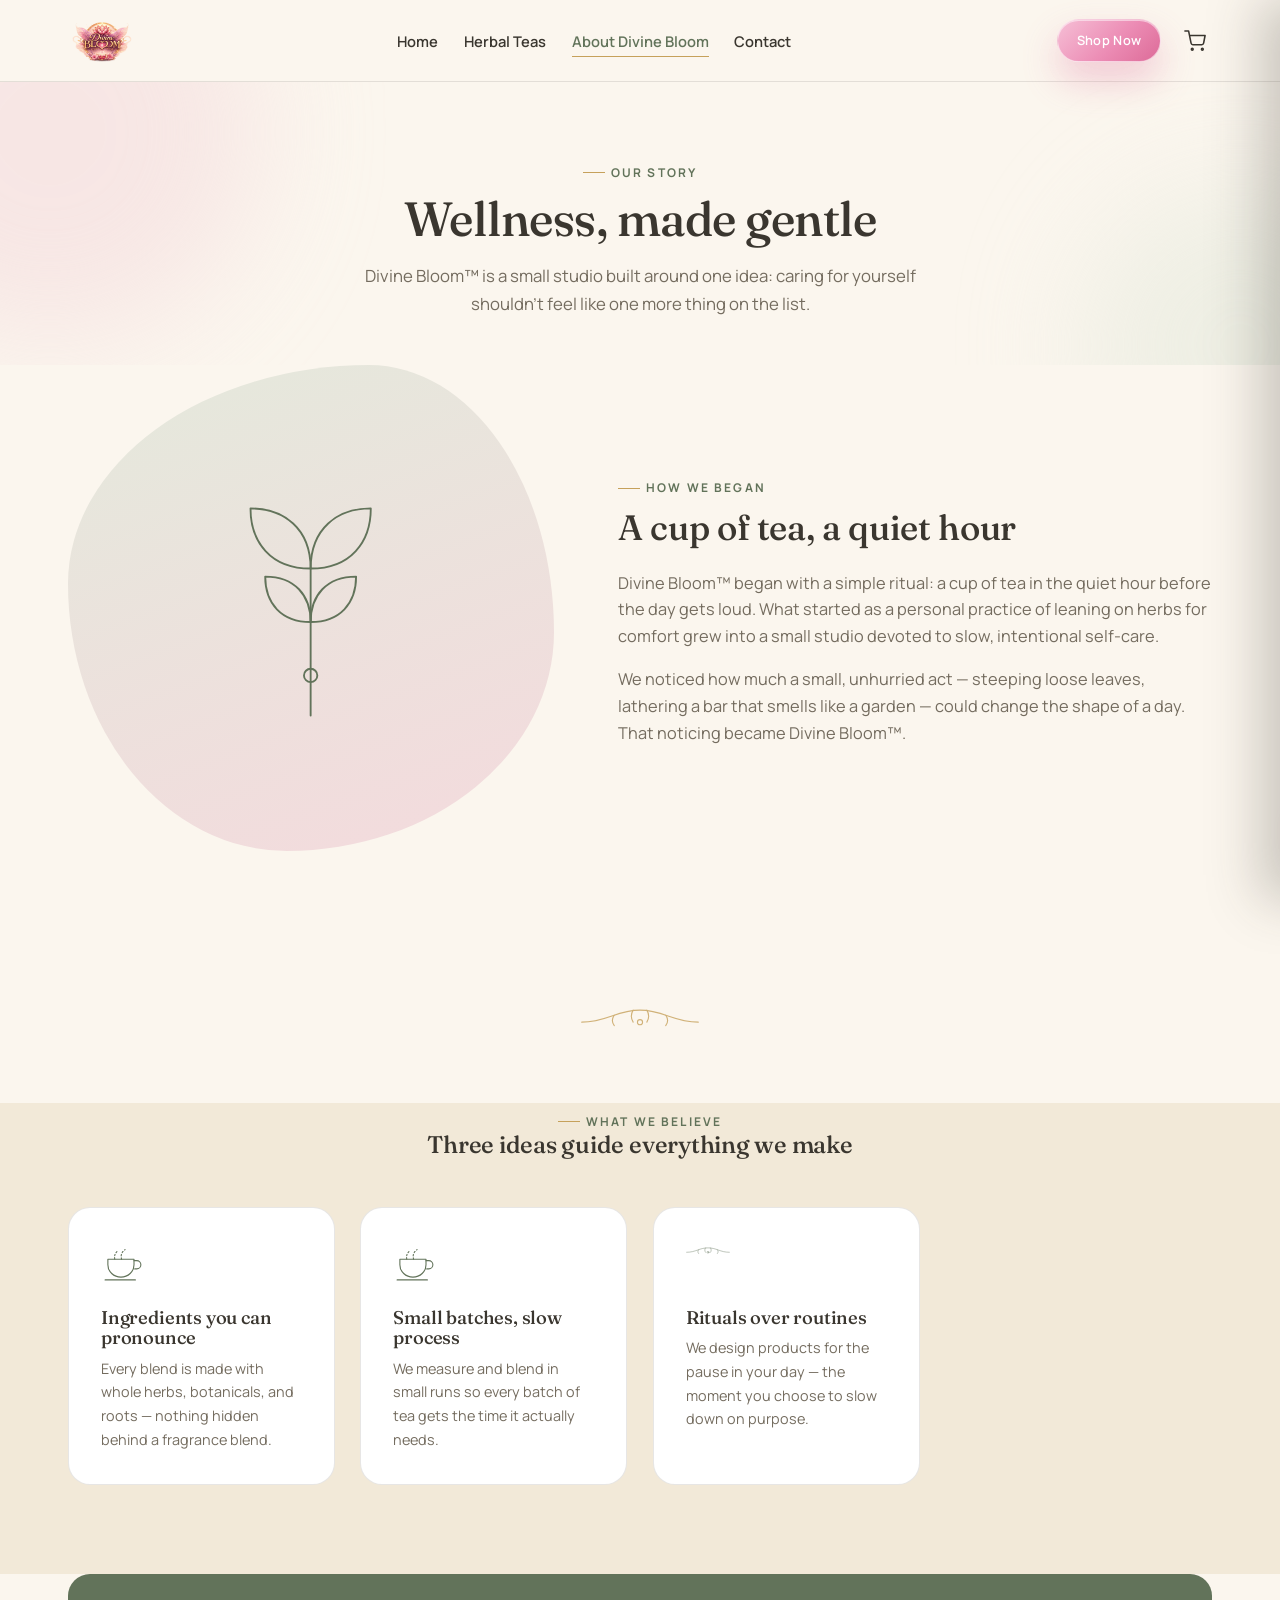
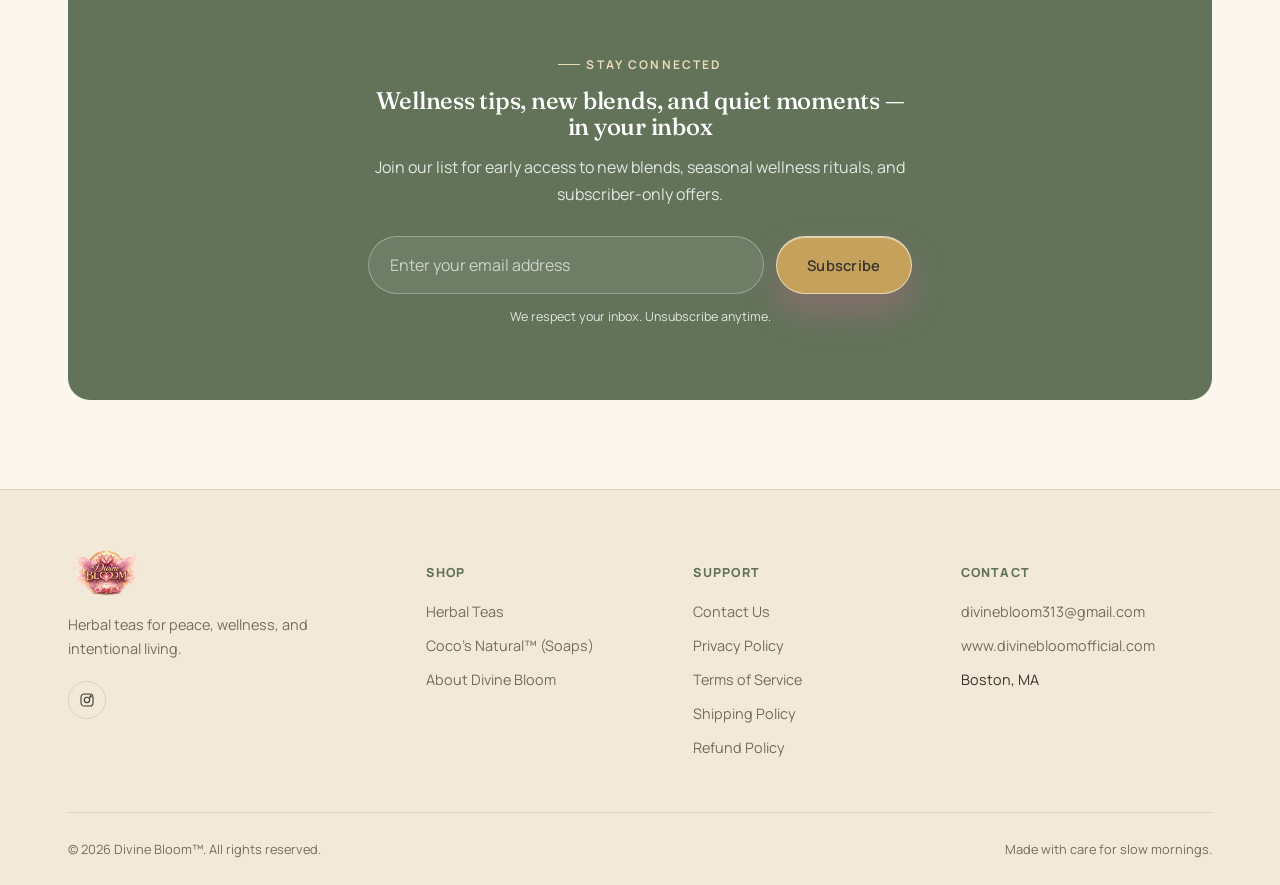
==== commit 1027d710: "Add files via upload" ====
--- a/about.html
+++ b/about.html
@@ -65,7 +65,7 @@
         <span class="eyebrow" style="justify-content:center;">What We Believe</span>
         <h2>Three ideas guide everything we make</h2>
       </div>
-      <div class="product-grid" style="grid-template-columns:repeat(3,1fr);">
+      <div class="product-grid">
         <div class="product-card reveal" style="border:1px solid var(--line);">
           <div class="product-body" style="padding:2rem;">
             <div style="width:44px;height:44px;color:var(--sage-deep);" data-icon="leaf-teacup"></div>
--- a/style.css
+++ b/style.css
@@ -684,6 +684,84 @@
   z-index: 1;
 }
 
+/* ---- Product photo gallery (swipe + arrows + dots) ---- */
+.gallery {
+  position: relative;
+  width: 100%;
+  height: 100%;
+}
+.gallery-track {
+  display: flex;
+  width: 100%;
+  height: 100%;
+  overflow-x: auto;
+  scroll-snap-type: x mandatory;
+  scrollbar-width: none;
+  -ms-overflow-style: none;
+}
+.gallery-track::-webkit-scrollbar { display: none; }
+.gallery-slide {
+  flex: 0 0 100%;
+  width: 100%;
+  height: 100%;
+  scroll-snap-align: start;
+}
+.gallery-slide img {
+  width: 100%;
+  height: 100%;
+  object-fit: cover;
+  display: block;
+}
+.gallery-arrow {
+  position: absolute;
+  top: 50%;
+  transform: translateY(-50%);
+  width: 2.1rem;
+  height: 2.1rem;
+  border-radius: 50%;
+  border: none;
+  background: rgba(255,255,255,0.85);
+  color: var(--ink);
+  font-size: 1.3rem;
+  line-height: 1;
+  display: grid;
+  place-items: center;
+  cursor: pointer;
+  opacity: 0;
+  transition: opacity 0.25s var(--ease), background 0.2s;
+  z-index: 2;
+}
+.gallery:hover .gallery-arrow { opacity: 1; }
+.gallery-arrow:hover { background: #fff; }
+.gallery-prev { left: 0.6rem; }
+.gallery-next { right: 0.6rem; }
+.gallery-dots {
+  position: absolute;
+  bottom: 0.7rem;
+  left: 50%;
+  transform: translateX(-50%);
+  display: flex;
+  gap: 0.4rem;
+  z-index: 2;
+}
+.gallery-dot {
+  width: 0.45rem;
+  height: 0.45rem;
+  border-radius: 50%;
+  border: none;
+  background: rgba(255,255,255,0.6);
+  padding: 0;
+  cursor: pointer;
+  transition: background 0.2s, transform 0.2s;
+}
+.gallery-dot.is-active {
+  background: #fff;
+  transform: scale(1.25);
+}
+@media (max-width: 640px) {
+  .gallery-arrow { display: none; } /* mobile relies on swipe */
+}
+
 /* =========================================================
    Sister brand callout (Coco's Natural™)
    ========================================================= */
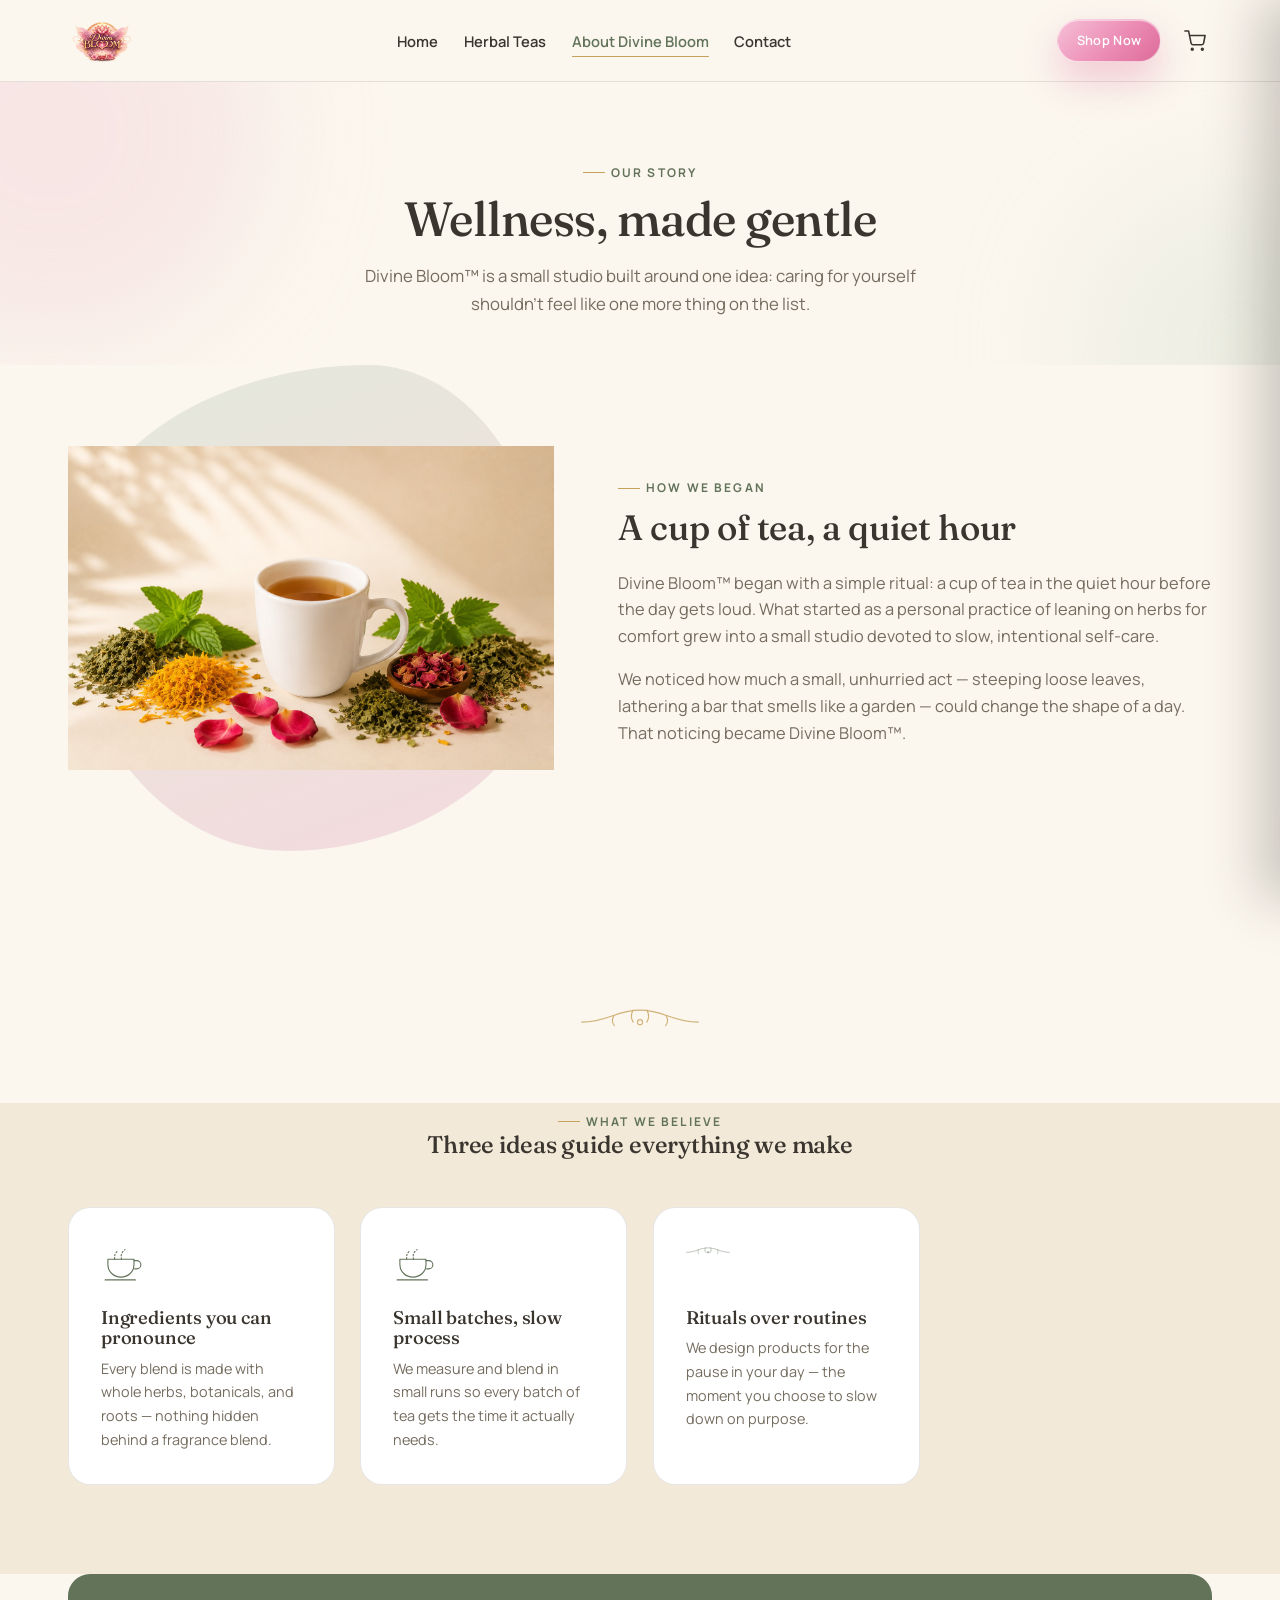
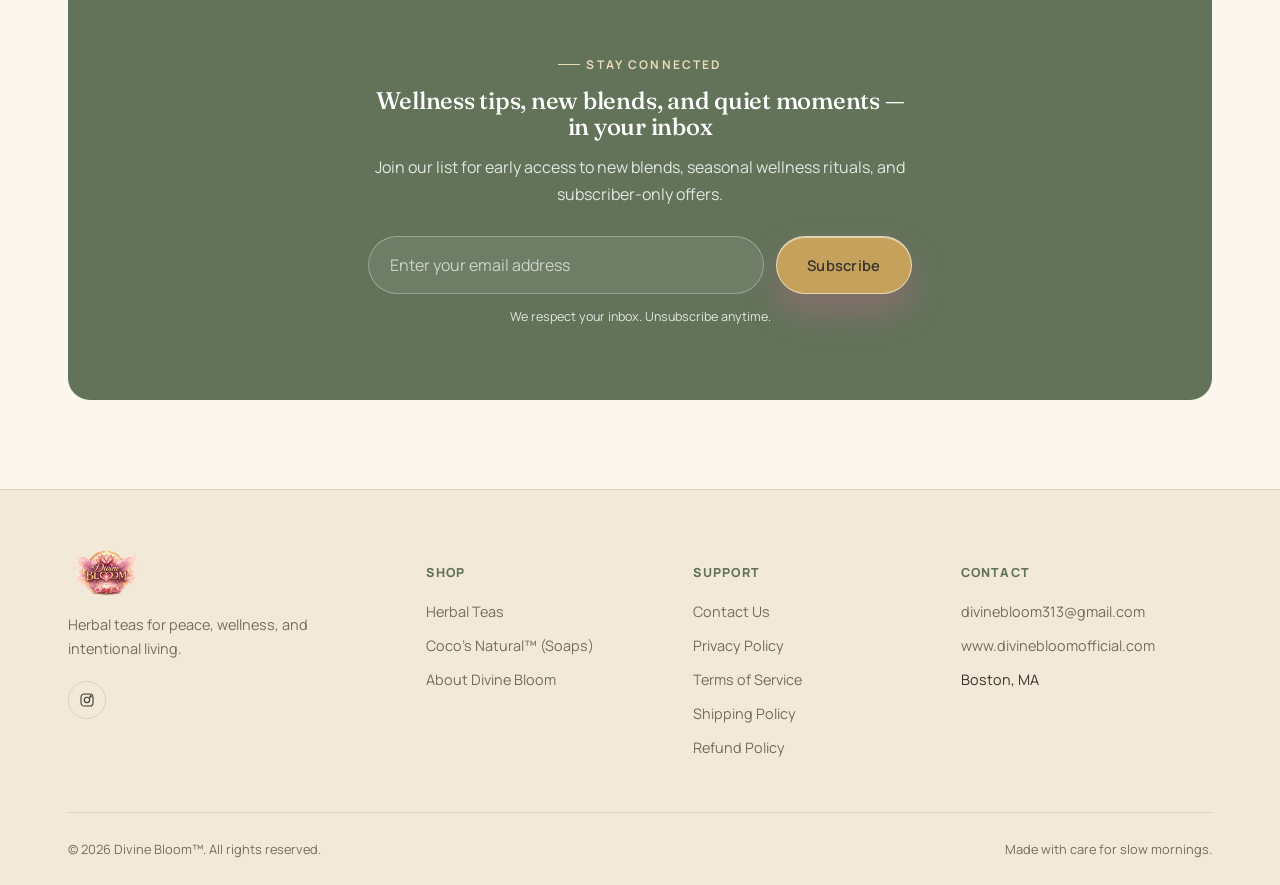
==== commit dd5a7460: "Add files via upload" ====
--- a/about.html
+++ b/about.html
@@ -47,7 +47,7 @@
 
   <section class="section about-section" style="padding-top:0;">
     <div class="wrap">
-      <div class="about-visual" aria-hidden="true" data-icon="about-botanical"></div>
+      <div class="about-visual" aria-hidden="true"><img src="about-tea-herbs.jpg" alt="" class="about-visual-img"></div>
       <div class="about-copy reveal">
         <span class="eyebrow">How We Began</span>
         <h2 style="font-size:var(--step-h2); margin-top:0.6rem;">A cup of tea, a quiet hour</h2>
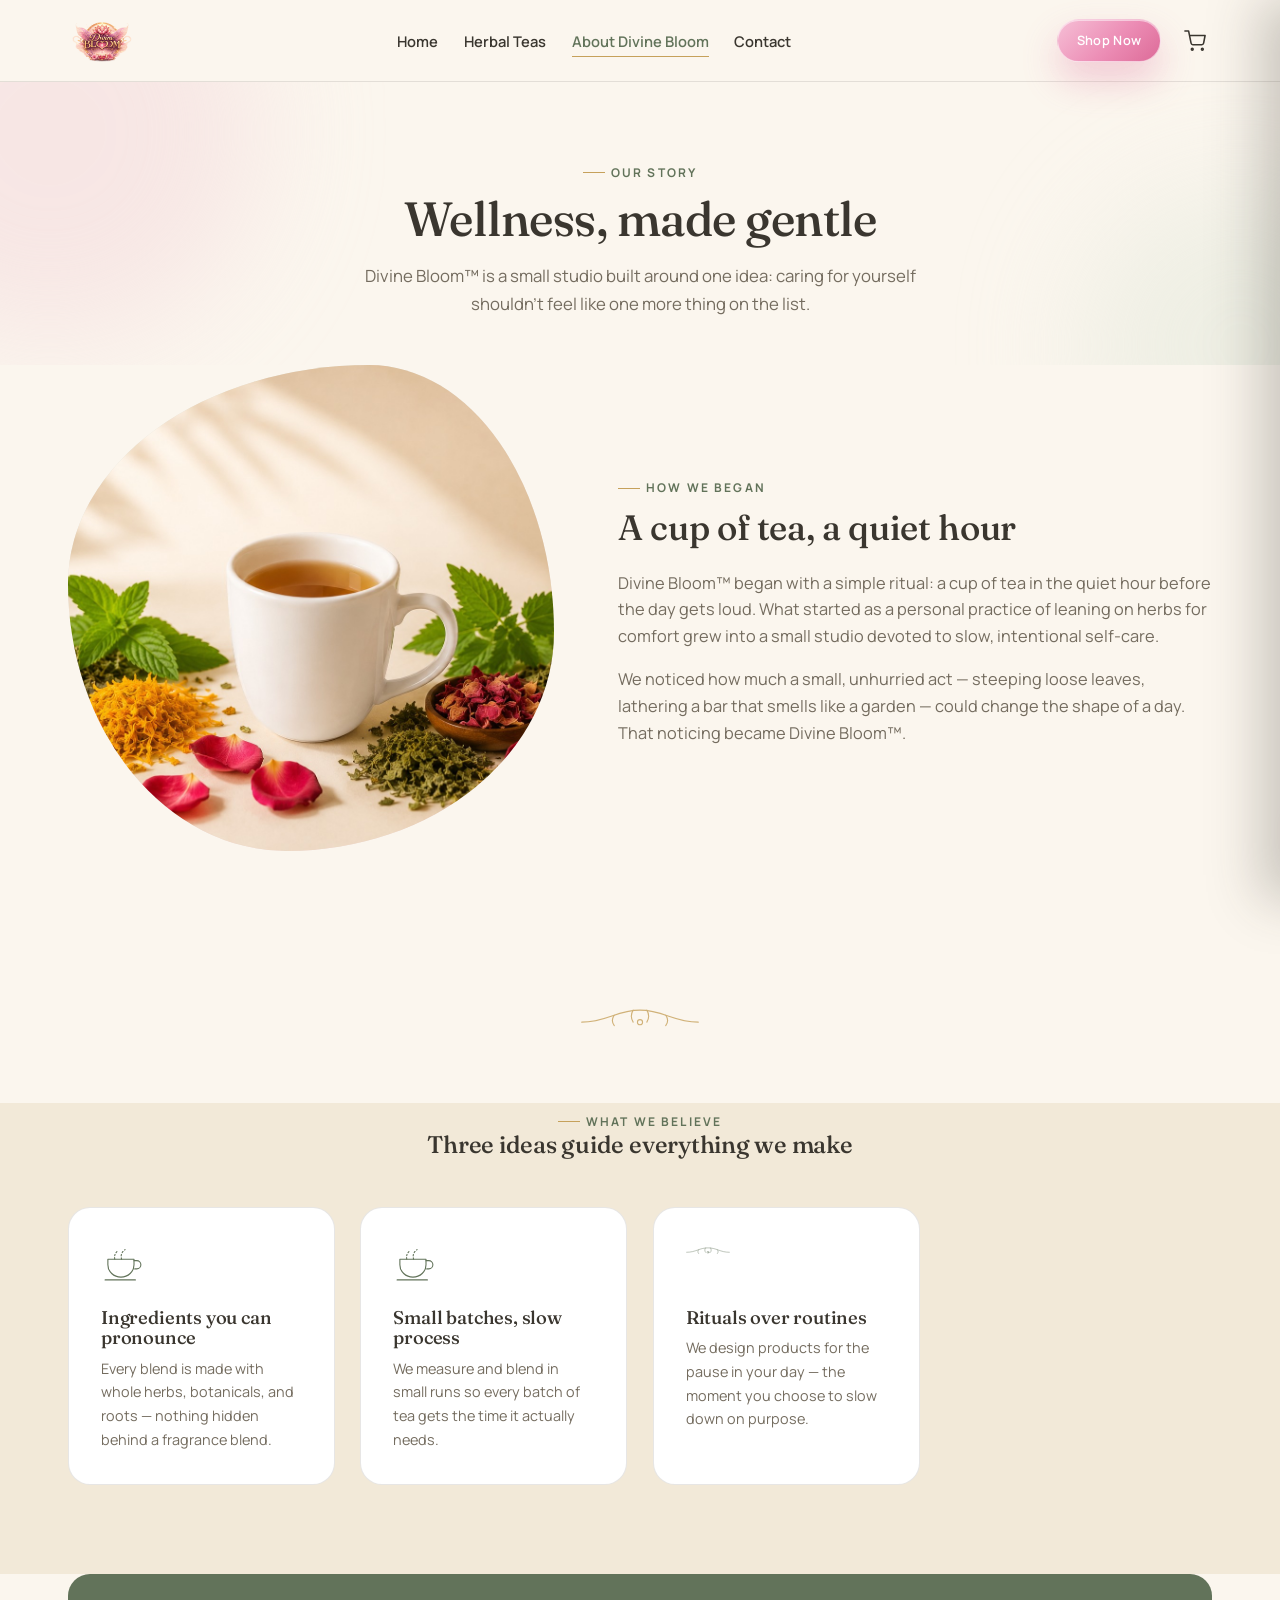
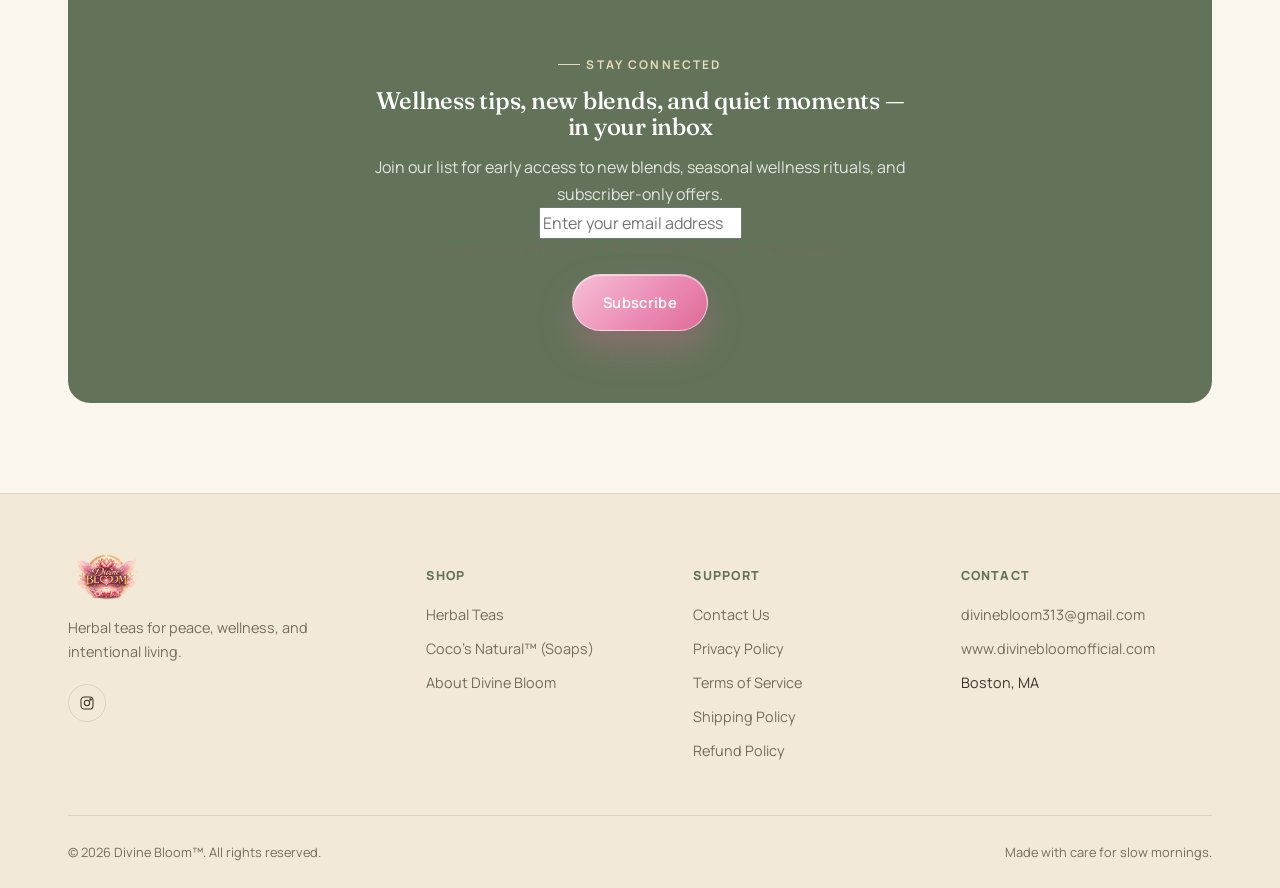
==== commit 653a3c02: "Add files via upload" ====
--- a/about.html
+++ b/about.html
@@ -10,6 +10,15 @@
 <link rel="preconnect" href="https://fonts.gstatic.com" crossorigin>
 <link href="https://fonts.googleapis.com/css2?family=Fraunces:ital,opsz,wght@0,9..144,400;0,9..144,500;0,9..144,600;1,9..144,500&family=Manrope:wght@400;500;600;700;800&display=swap" rel="stylesheet">
 <link rel="stylesheet" href="style.css">
+<!-- MailerLite Universal -->
+<script>
+    (function(w,d,e,u,f,l,n){w[f]=w[f]||function(){(w[f].q=w[f].q||[])
+    .push(arguments);},l=d.createElement(e),l.async=1,l.src=u,
+    n=d.getElementsByTagName(e)[0],n.parentNode.insertBefore(l,n);})
+    (window,document,'script','https://assets.mailerlite.com/js/universal.js','ml');
+    ml('account', '2581095');
+</script>
+<!-- End MailerLite Universal -->
 </head>
 <body>
 
@@ -98,12 +107,58 @@
           <span class="eyebrow">Stay Connected</span>
           <h2>Wellness tips, new blends, and quiet moments — in your inbox</h2>
           <p>Join our list for early access to new blends, seasonal wellness rituals, and subscriber-only offers.</p>
-          <form class="newsletter-form" data-newsletter-form>
-            <input type="email" required placeholder="Enter your email address" aria-label="Email address">
-            <button type="submit" class="btn btn-primary">Subscribe</button>
-          </form>
-          <p class="newsletter-success" role="status"></p>
-          <p class="newsletter-note">We respect your inbox. Unsubscribe anytime.</p>
+          <div id="mlb2-44925403" class="ml-form-embedContainer ml-subscribe-form ml-subscribe-form-44925403">
+            <div class="ml-form-align-center">
+              <div class="ml-form-embedWrapper embedForm">
+                <div class="ml-form-embedBody ml-form-embedBodyDefault row-form">
+                  <form class="ml-block-form" action="https://assets.mailerlite.com/jsonp/2581095/forms/196073818054199283/subscribe" data-code="" method="post" target="_blank">
+                    <div class="ml-form-formContent">
+                      <div class="ml-form-fieldRow ml-last-item">
+                        <div class="ml-field-group ml-field-email ml-validate-email ml-validate-required">
+                          <input aria-label="email" aria-required="true" type="email" class="form-control" name="fields[email]" placeholder="Enter your email address" autocomplete="email">
+                        </div>
+                      </div>
+                    </div>
+                    <div class="ml-form-embedPermissions" style="">
+                      <div class="ml-form-embedPermissionsContent default privacy-policy">
+                        <p style="font-size:0.78rem; color:var(--ink-soft, #666); margin:0 0 0.9rem 0;">You can unsubscribe anytime. For more details, review our <a href="privacy.html" style="color:inherit; text-decoration:underline;">Privacy Policy</a>.</p>
+                      </div>
+                    </div>
+                    <div class="ml-form-recaptcha ml-validate-required" style="float: left;">
+                      <script src="https://www.google.com/recaptcha/api.js"></script>
+                      <div class="g-recaptcha" data-sitekey="6Lf1KHQUAAAAAFNKEX1hdSWCS3mRMv4FlFaNslaD"></div>
+                    </div>
+                    <input type="hidden" name="ml-submit" value="1">
+                    <div class="ml-form-embedSubmit">
+                      <button type="submit" class="btn btn-primary primary">Subscribe</button>
+                      <button disabled="disabled" style="display: none;" type="button" class="loading">
+                        <div class="ml-form-embedSubmitLoad"></div>
+                        <span class="sr-only">Loading...</span>
+                      </button>
+                    </div>
+                    <input type="hidden" name="anticsrf" value="true">
+                  </form>
+                </div>
+                <div class="ml-form-successBody row-success" style="display: none">
+                  <div class="ml-form-successContent">
+                    <h4>Thank you!</h4>
+                    <p>You have successfully joined our subscriber list.</p>
+                  </div>
+                </div>
+              </div>
+            </div>
+          </div>
+          <script>
+            function ml_webform_success_44925403() {
+              var $ = ml_jQuery || jQuery;
+              $('.ml-subscribe-form-44925403 .row-success').show();
+              $('.ml-subscribe-form-44925403 .row-form').hide();
+            }
+          </script>
+          <script src="https://groot.mailerlite.com/js/w/webforms.min.js?v83147fa8ce2d95cb73ece7f28b469519" type="text/javascript"></script>
+          <script>
+            fetch("https://assets.mailerlite.com/jsonp/2581095/forms/196073818054199283/takel")
+          </script>
         </div>
       </div>
     </div>
--- a/style.css
+++ b/style.css
@@ -842,6 +842,13 @@
   place-items: center;
 }
 .about-visual svg { width: 55%; color: var(--sage-deep); }
+.about-visual-img {
+  width: 100%;
+  height: 100%;
+  object-fit: cover;
+  border-radius: var(--radius-organic);
+  display: block;
+}
 
 .about-copy p { margin-top: 1rem; color: var(--ink-soft); font-size: 1.02rem; }
 .about-copy p:first-of-type { margin-top: 1.4rem; }
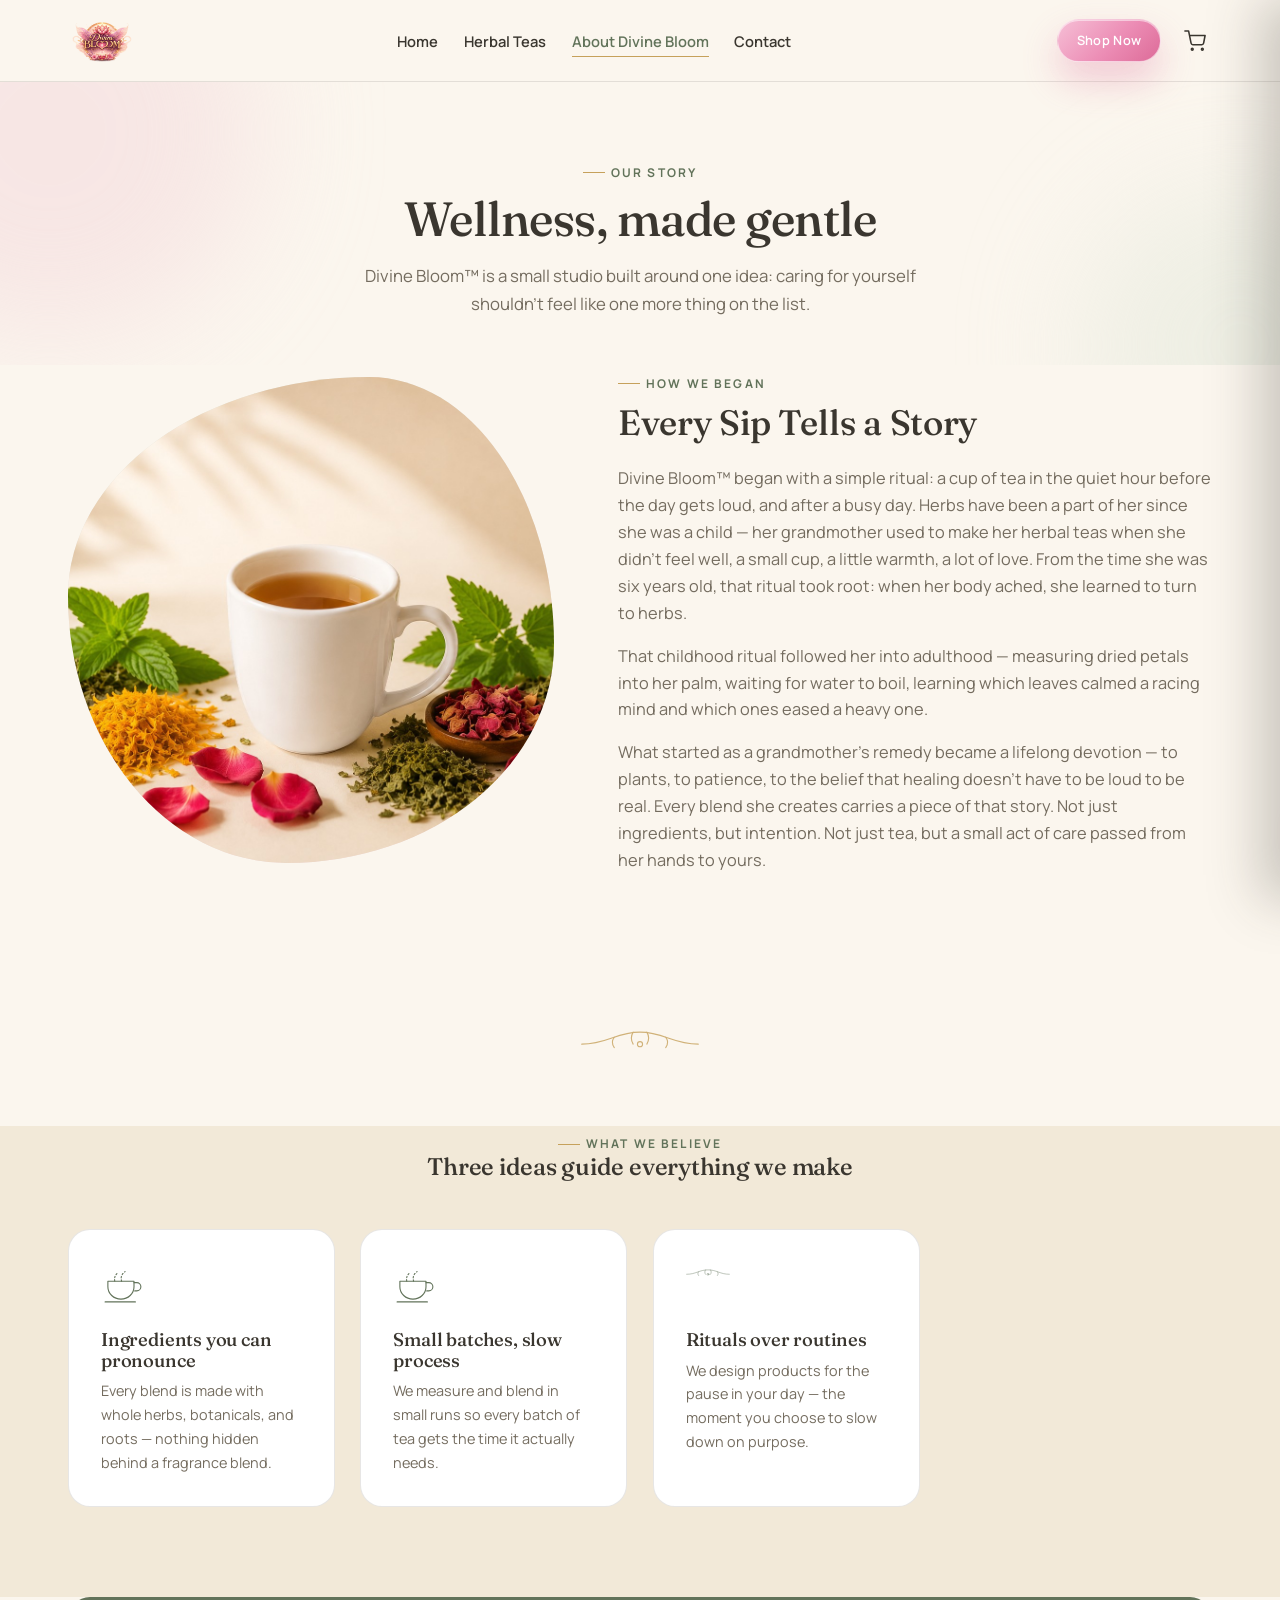
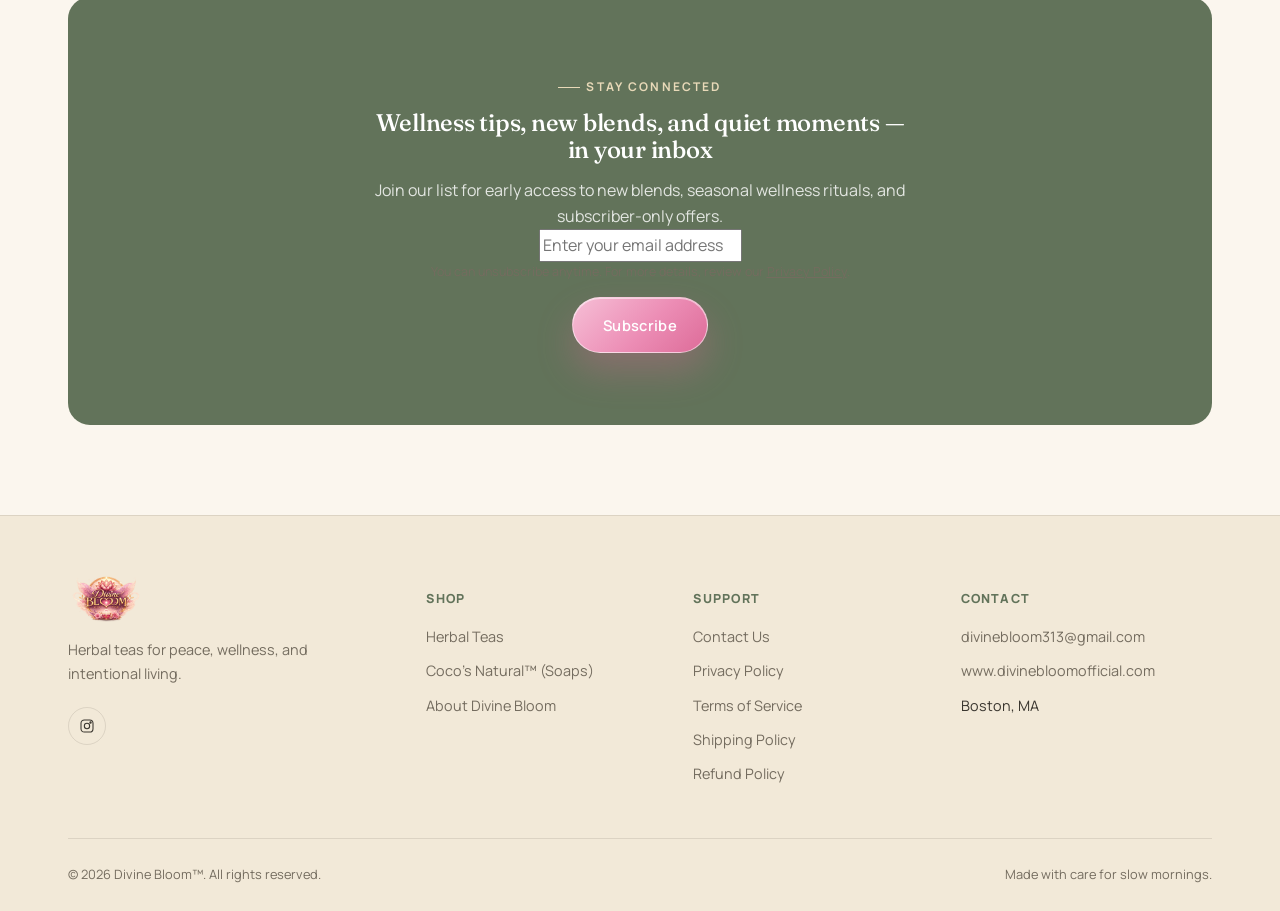
==== commit 0ea78807: "Add files via upload" ====
--- a/about.html
+++ b/about.html
@@ -59,9 +59,10 @@
       <div class="about-visual" aria-hidden="true"><img src="about-tea-herbs.jpg" alt="" class="about-visual-img"></div>
       <div class="about-copy reveal">
         <span class="eyebrow">How We Began</span>
-        <h2 style="font-size:var(--step-h2); margin-top:0.6rem;">A cup of tea, a quiet hour</h2>
-        <p>Divine Bloom™ began with a simple ritual: a cup of tea in the quiet hour before the day gets loud. What started as a personal practice of leaning on herbs for comfort grew into a small studio devoted to slow, intentional self-care.</p>
-        <p>We noticed how much a small, unhurried act — steeping loose leaves, lathering a bar that smells like a garden — could change the shape of a day. That noticing became Divine Bloom™.</p>
+        <h2 style="font-size:var(--step-h2); margin-top:0.6rem;">Every Sip Tells a Story</h2>
+        <p>Divine Bloom™ began with a simple ritual: a cup of tea in the quiet hour before the day gets loud, and after a busy day. Herbs have been a part of her since she was a child — her grandmother used to make her herbal teas when she didn't feel well, a small cup, a little warmth, a lot of love. From the time she was six years old, that ritual took root: when her body ached, she learned to turn to herbs.</p>
+        <p>That childhood ritual followed her into adulthood — measuring dried petals into her palm, waiting for water to boil, learning which leaves calmed a racing mind and which ones eased a heavy one.</p>
+        <p>What started as a grandmother's remedy became a lifelong devotion — to plants, to patience, to the belief that healing doesn't have to be loud to be real. Every blend she creates carries a piece of that story. Not just ingredients, but intention. Not just tea, but a small act of care passed from her hands to yours.</p>
       </div>
     </div>
   </section>
